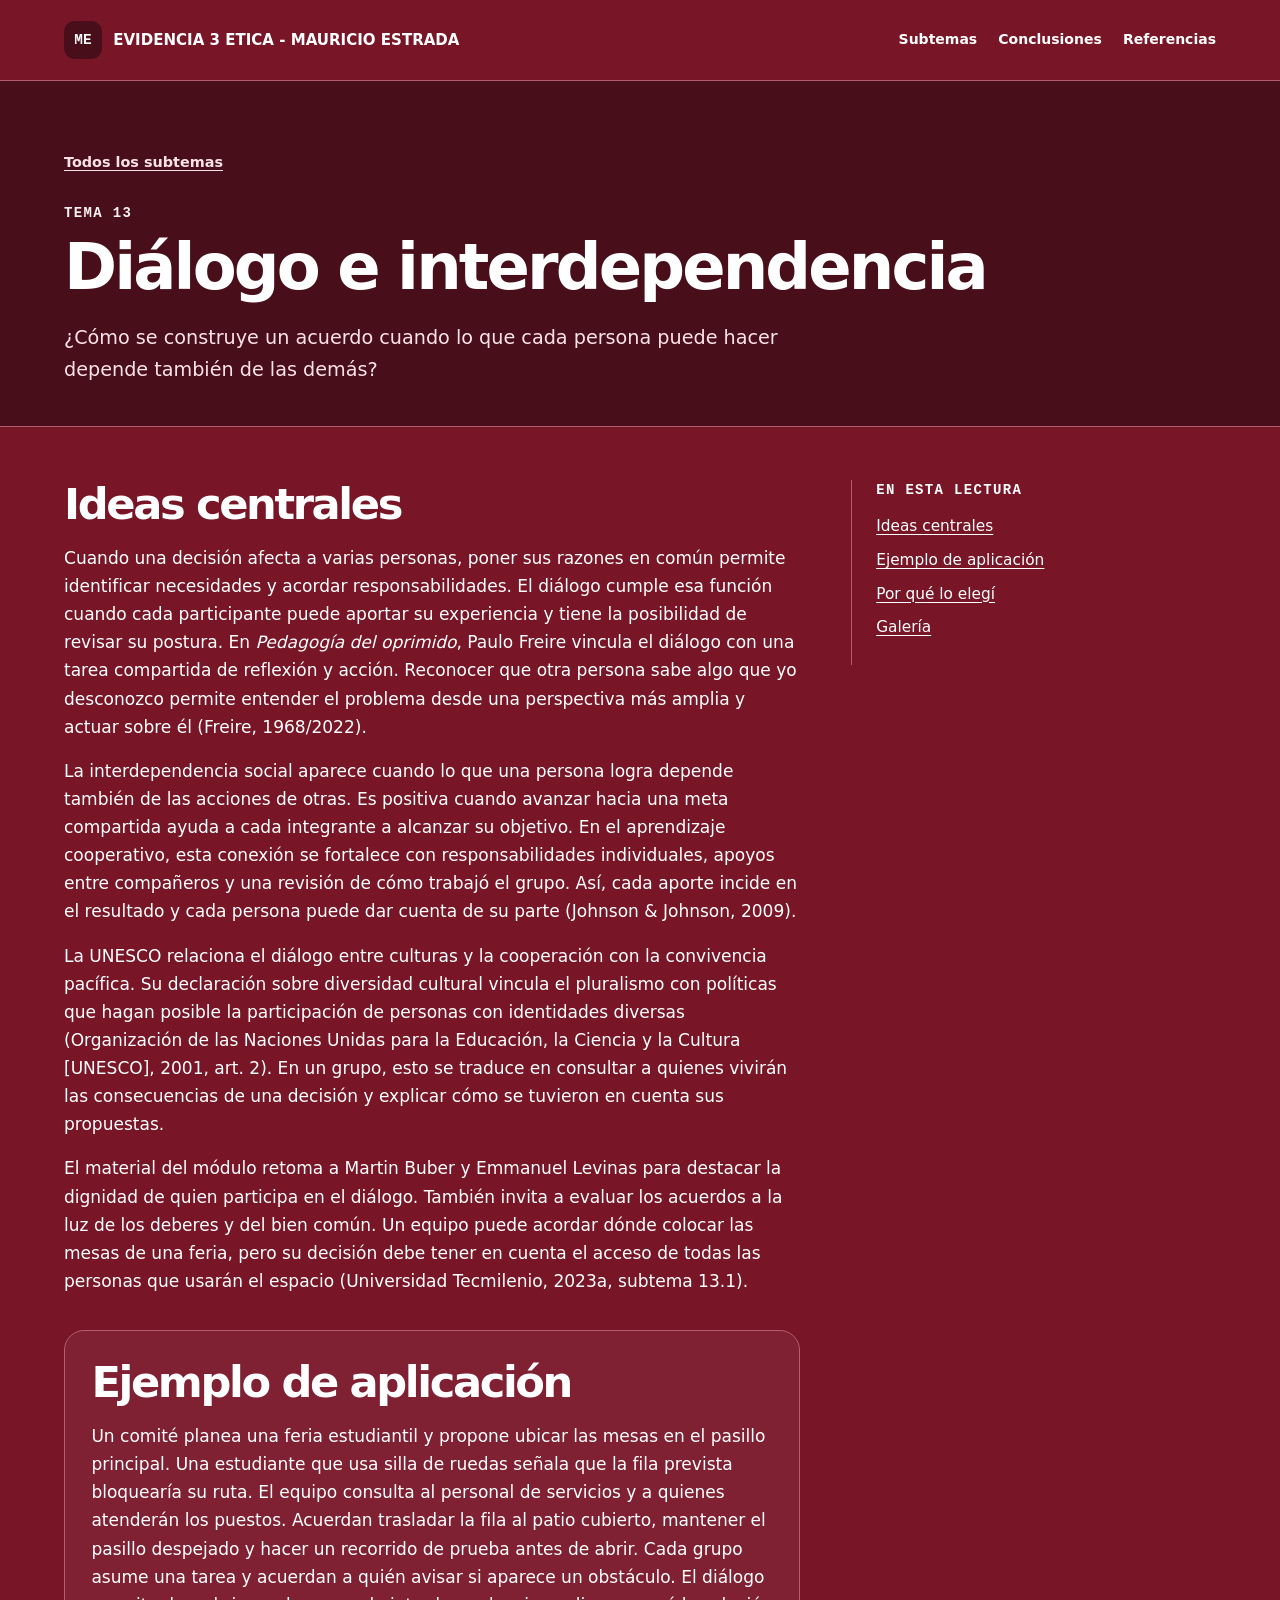
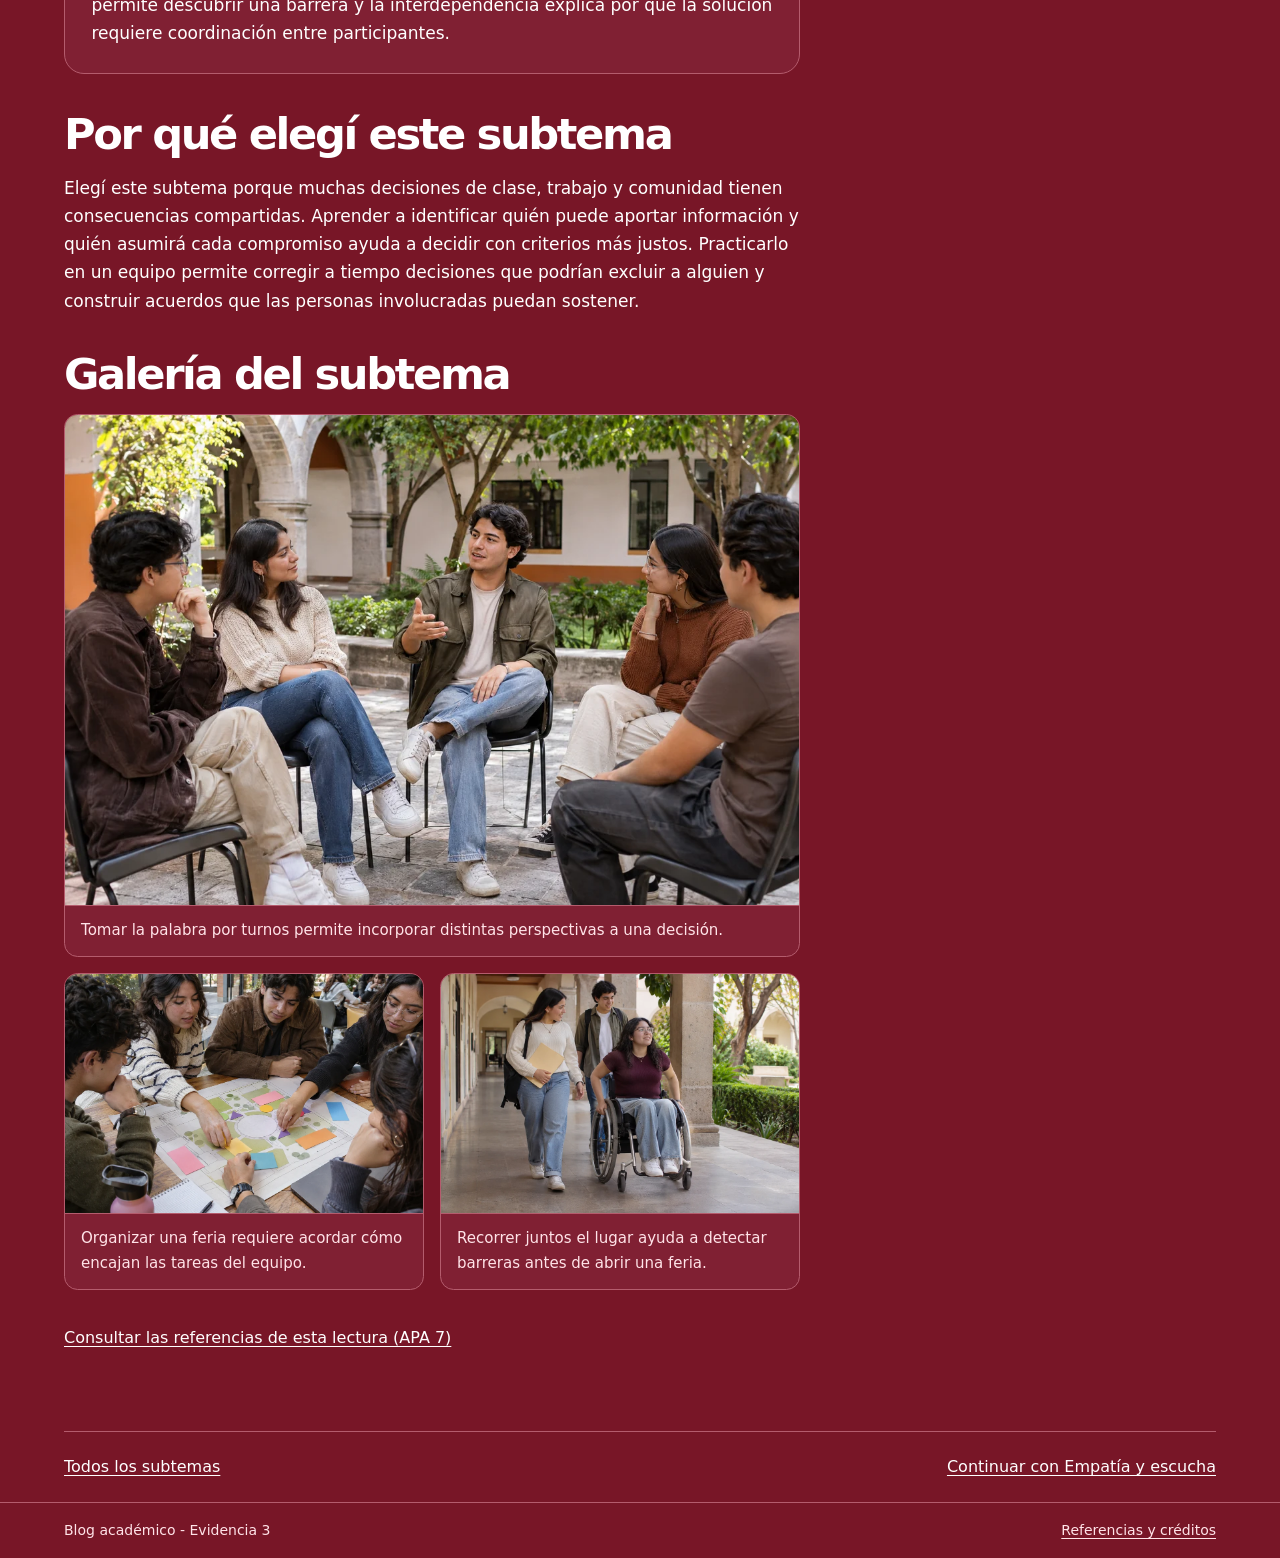
==== dialogo.html @ 0cd8fe6f "first commit" ====
<!doctype html>
<html lang="es-MX">
<head>
  <meta charset="utf-8">
  <meta name="viewport" content="width=device-width, initial-scale=1">
  <meta name="description" content="¿Cómo se construye un acuerdo cuando lo que cada persona puede hacer depende también de las demás?">
  <title>Diálogo e interdependencia | Ética en común</title>
  <meta name="theme-color" content="#781627">
  <link rel="stylesheet" href="estilos.css">
</head>
<body>
  <a class="skip" href="#contenido">Saltar al contenido</a>
  <header class="nav">
    <div class="wrap nav-inner">
      <a class="brand" href="index.html"><span class="brand-mark" aria-hidden="true">ME</span> <span>EVIDENCIA 3 ETICA - MAURICIO ESTRADA</span></a>
      <nav aria-label="Navegación principal">
        <ul class="nav-links">
          <li><a href="index.html#lecturas">Subtemas</a></li>
          <li><a href="conclusiones.html">Conclusiones</a></li>
          <li><a href="referencias.html">Referencias</a></li>
        </ul>
      </nav>
    </div>
  </header>
  <main id="contenido">
    <header class="page-head">
      <div class="wrap">
        <a class="crumb" href="index.html#lecturas">Todos los subtemas</a>
        <p class="eyebrow">Tema 13</p>
        <h1>Diálogo e interdependencia</h1>
        <p class="lede">¿Cómo se construye un acuerdo cuando lo que cada persona puede hacer depende también de las demás?</p>
      </div>
    </header>
    <div class="wrap reading-layout">
      <article>
        <div class="reading-copy">
          <section id="conceptos" aria-labelledby="titulo-conceptos">
            <h2 id="titulo-conceptos">Ideas centrales</h2>
            <p>Cuando una decisión afecta a varias personas, poner sus razones en común permite identificar necesidades y acordar responsabilidades. El diálogo cumple esa función cuando cada participante puede aportar su experiencia y tiene la posibilidad de revisar su postura. En <em>Pedagogía del oprimido</em>, Paulo Freire vincula el diálogo con una tarea compartida de reflexión y acción. Reconocer que otra persona sabe algo que yo desconozco permite entender el problema desde una perspectiva más amplia y actuar sobre él (Freire, 1968/2022).</p>
<p>La interdependencia social aparece cuando lo que una persona logra depende también de las acciones de otras. Es positiva cuando avanzar hacia una meta compartida ayuda a cada integrante a alcanzar su objetivo. En el aprendizaje cooperativo, esta conexión se fortalece con responsabilidades individuales, apoyos entre compañeros y una revisión de cómo trabajó el grupo. Así, cada aporte incide en el resultado y cada persona puede dar cuenta de su parte (Johnson &amp; Johnson, 2009).</p>
<p>La UNESCO relaciona el diálogo entre culturas y la cooperación con la convivencia pacífica. Su declaración sobre diversidad cultural vincula el pluralismo con políticas que hagan posible la participación de personas con identidades diversas (Organización de las Naciones Unidas para la Educación, la Ciencia y la Cultura [UNESCO], 2001, art. 2). En un grupo, esto se traduce en consultar a quienes vivirán las consecuencias de una decisión y explicar cómo se tuvieron en cuenta sus propuestas.</p>
<p>El material del módulo retoma a Martin Buber y Emmanuel Levinas para destacar la dignidad de quien participa en el diálogo. También invita a evaluar los acuerdos a la luz de los deberes y del bien común. Un equipo puede acordar dónde colocar las mesas de una feria, pero su decisión debe tener en cuenta el acceso de todas las personas que usarán el espacio (Universidad Tecmilenio, 2023a, subtema 13.1).</p>
          </section>
          <section class="case" id="ejemplo" aria-labelledby="titulo-ejemplo">
            <h2 id="titulo-ejemplo">Ejemplo de aplicación</h2>
            <p>Un comité planea una feria estudiantil y propone ubicar las mesas en el pasillo principal. Una estudiante que usa silla de ruedas señala que la fila prevista bloquearía su ruta. El equipo consulta al personal de servicios y a quienes atenderán los puestos. Acuerdan trasladar la fila al patio cubierto, mantener el pasillo despejado y hacer un recorrido de prueba antes de abrir. Cada grupo asume una tarea y acuerdan a quién avisar si aparece un obstáculo. El diálogo permite descubrir una barrera y la interdependencia explica por qué la solución requiere coordinación entre participantes.</p>
          </section>
          <section id="justificacion" aria-labelledby="titulo-justificacion">
            <h2 id="titulo-justificacion">Por qué elegí este subtema</h2>
            <p>Elegí este subtema porque muchas decisiones de clase, trabajo y comunidad tienen consecuencias compartidas. Aprender a identificar quién puede aportar información y quién asumirá cada compromiso ayuda a decidir con criterios más justos. Practicarlo en un equipo permite corregir a tiempo decisiones que podrían excluir a alguien y construir acuerdos que las personas involucradas puedan sostener.</p>
          </section>
        </div>
        <section class="photo-section" id="recursos" aria-labelledby="titulo-recursos">
          <h2 id="titulo-recursos">Galería del subtema</h2>
          <div class="photo-gallery">
            <figure>
              <img src="assets/dialogo-1.webp" width="1100" height="733" alt="Cinco estudiantes se sientan en círculo en un patio y miran al compañero que toma la palabra." loading="lazy" decoding="async">
              <figcaption>Tomar la palabra por turnos permite incorporar distintas perspectivas a una decisión.</figcaption>
            </figure>
            <figure>
              <img src="assets/dialogo-2.webp" width="1100" height="733" alt="Un grupo de estudiantes acomoda tarjetas de colores sobre un plano extendido en una mesa." loading="lazy" decoding="async">
              <figcaption>Organizar una feria requiere acordar cómo encajan las tareas del equipo.</figcaption>
            </figure>
            <figure>
              <img src="assets/dialogo-3.webp" width="1100" height="733" alt="Una estudiante en silla de ruedas y dos compañeros avanzan por un pasillo despejado con columnas." loading="lazy" decoding="async">
              <figcaption>Recorrer juntos el lugar ayuda a detectar barreras antes de abrir una feria.</figcaption>
            </figure>
          </div>
        </section>
        <p class="citations-note"><a href="referencias.html#dialogo">Consultar las referencias de esta lectura (APA 7)</a></p>
      </article>
      <nav class="on-page" aria-label="Secciones de la lectura">
        <p class="eyebrow">En esta lectura</p>
        <ul>
          <li><a href="#conceptos">Ideas centrales</a></li>
          <li><a href="#ejemplo">Ejemplo de aplicación</a></li>
          <li><a href="#justificacion">Por qué lo elegí</a></li>
          <li><a href="#recursos">Galería</a></li>
        </ul>
      </nav>
    </div>
    <nav class="wrap prev-next" aria-label="Continuar leyendo">
      <a href="index.html#lecturas">Todos los subtemas</a>
      <a href="empatia.html">Continuar con Empatía y escucha</a>
    </nav>
  </main>
   <footer class="footer">
    <div class="wrap footer-inner">
      <p>Blog académico - Evidencia 3</p>
      <a href="referencias.html">Referencias y créditos</a>
    </div>
  </footer>
</body>
</html>
---- estilos.css ----
:root {
  color-scheme: dark;
  --paper: #781627;
  --surface: #802033;
  --ink: #fff;
  --muted: #ffe3e8;
  --accent: #fff2f5;
  --line: #b45c6d;
  --soft: #952e43;
  --dark: #480e1a;
  --action: #a5263d;
  --wrap: 72rem;
  --sans: system-ui, -apple-system, BlinkMacSystemFont, "Segoe UI", sans-serif;
  --mono: ui-monospace, "Cascadia Code", "Consolas", monospace;
  --radius: 1.25rem;
}

*, *::before, *::after { box-sizing: border-box; }
html { scroll-behavior: smooth; }
body { margin: 0; background: var(--paper); color: var(--ink); font: 1rem/1.65 var(--sans); }
img { display: block; width: 100%; height: auto; }
a { color: inherit; text-underline-offset: .18em; }
a:hover { text-decoration-thickness: 2px; }
:focus-visible { outline: 3px solid #ffd2db; outline-offset: 4px; }
[id] { scroll-margin-top: 1.5rem; }
h1, h2, h3, p, figure { margin: 0; }
h1, h2, h3 { line-height: 1.12; overflow-wrap: anywhere; }
h1 { font-weight: 790; letter-spacing: -.045em; text-wrap: balance; }
h2 { font-weight: 780; letter-spacing: -.055em; }
h3 { font-weight: 750; letter-spacing: -.03em; }
.wrap { width: min(var(--wrap), calc(100% - 4rem)); margin-inline: auto; }
.skip { position: fixed; top: 1rem; left: 1rem; z-index: 5; padding: .7rem 1rem; border-radius: .5rem; background: var(--dark); transform: translateY(-200%); }
.skip:focus { transform: translateY(0); }
.nav { border-bottom: 1px solid var(--line); }
.nav-inner, .footer-inner { display: flex; align-items: center; justify-content: space-between; gap: .6rem 1.5rem; }
.nav-inner { min-height: 5rem; }
.brand { display: inline-flex; min-width: 0; align-items: center; gap: .7rem; min-height: 2.75rem; font-size: .94rem; font-weight: 750; text-decoration: none; }
.brand span:last-child { overflow-wrap: anywhere; }
.brand-mark { display: grid; width: 2.375rem; aspect-ratio: 1; flex: none; place-items: center; border-radius: .65rem; background: var(--dark); font: 700 .9rem var(--mono); }
.nav-links { display: flex; flex-wrap: wrap; align-items: center; gap: .2rem clamp(.7rem, 1.65vw, 1.5rem); margin: 0; padding: 0; list-style: none; }
.nav-links a { display: inline-flex; align-items: center; min-height: 2.75rem; font-size: .875rem; font-weight: 650; text-decoration: none; }
.nav-links a:hover, .nav-links a[aria-current], .footer a:hover { text-decoration: underline; text-decoration-color: var(--accent); text-decoration-thickness: 2px; }
.eyebrow { font: 650 .875rem/1.5 var(--mono); letter-spacing: .095em; text-transform: uppercase; }
.hero { padding-block: clamp(2.5rem, 5vw, 3.75rem); background: var(--dark); }
.hero-inner { display: grid; justify-items: center; text-align: center; }
.hero-copy { width: min(100%, 52rem); }
.hero .eyebrow { margin-top: 1.35rem; color: var(--accent); }
.hero h1 { margin: .4rem 0 .9rem; font-size: clamp(2.25rem, 6vw, 3.5rem); }
.hero .lede { margin-inline: auto; padding-top: 1.1rem; border-top: 1px solid #ffffff40; color: var(--muted); text-wrap: balance; }
.hero-figure { width: clamp(9.5rem, 16vw, 12rem); overflow: hidden; aspect-ratio: 4 / 5; border: 3px solid #fff1f5; border-radius: .85rem; background: var(--surface); box-shadow: 0 .75rem 2.5rem #0006; }
.hero-figure img { height: 100%; object-fit: cover; object-position: center 56%; }
.button { display: inline-flex; align-items: center; justify-content: center; max-width: 100%; min-height: 2.875rem; padding: .65rem 1rem; border: 1px solid transparent; border-radius: .625rem; color: var(--ink); background: var(--action); font-size: .94rem; font-weight: 710; text-align: center; text-decoration: none; }
.button:hover { background: #b73149; }
.button.outline { border-color: var(--line); background: var(--surface); }
.button.outline:hover { background: var(--soft); }
.hero .button { margin-top: 1.35rem; }
.topics { padding-block: clamp(3.25rem, 7vw, 5.5rem); border-block: 1px solid var(--line); background: #601222; }
.topics-header { display: flex; align-items: end; justify-content: space-between; gap: 1rem 2rem; margin-bottom: 2rem; }
.topics-header h2, .reflection-teaser h2 { font-size: clamp(2rem, 4vw, 3.35rem); }
.topics-header p { max-width: 24rem; color: var(--muted); }
.topic-grid { display: flex; flex-wrap: wrap; justify-content: center; gap: clamp(1rem, 2.5vw, 2rem); }
.topic-card { flex: 0 1 calc((100% - clamp(1rem, 2.5vw, 2rem)) / 2); min-width: 0; display: flex; position: relative; border: 2px solid var(--line); padding: .75rem; background: var(--surface); }
.topic-copy { display: flex; width: 100%; flex-direction: column; gap: .65rem; padding: clamp(1.1rem, 3vw, 1.5rem); border: 1px solid var(--line); }
.topic-card .eyebrow { color: var(--accent); }
.topic-image { aspect-ratio: 16 / 9; border: 1px solid var(--line); background: var(--dark); object-fit: cover; }
.topic-card h3 { font-size: clamp(1.7rem, 2.6vw, 2.3rem); letter-spacing: -.045em; }
.topic-card p { color: var(--muted); }
.topic-card .button { width: min(100%, 20rem); align-self: center; margin-top: auto; border-color: #fff; color: var(--action); background: #fff; }
.topic-card p:last-of-type { margin-bottom: .45rem; }
.topic-card .button::after { position: absolute; inset: 0; content: ''; }
.topic-card:is(:hover, :focus-within) .button { border-color: var(--accent); color: var(--paper); background: var(--accent); }
.reflection-teaser { padding-block: clamp(2.75rem, 6vw, 4.65rem); }
.teaser-grid { display: grid; align-items: center; grid-template-columns: 1fr 1fr; gap: 1rem 3rem; padding: clamp(1.45rem, 5vw, 3.1rem); border-radius: var(--radius); background: radial-gradient(ellipse at right top, #7d2336, var(--dark) 67%); }
.teaser-grid p { max-width: 31rem; margin-bottom: 1rem; color: var(--muted); }
.footer { border-top: 1px solid var(--line); }
.footer-inner { padding-block: 1rem; flex-wrap: wrap; color: var(--muted); }
.footer-inner p, .footer-inner > a:last-child { font-size: .875rem; }

.page-head { padding-block: clamp(2rem, 5vw, 3.75rem) 2.5rem; border-bottom: 1px solid var(--line); background: var(--dark); }
.page-head .eyebrow { color: var(--accent); }
.crumb { display: inline-flex; min-height: 2.75rem; align-items: center; color: var(--muted); font-weight: 650; font-size: .9rem; margin-bottom: 1.1rem; }
.page-head h1 { max-width: 58rem; margin: .55rem 0 1.15rem; font-size: clamp(2.25rem, 5vw, 4rem); text-align: left; text-wrap: wrap; }
.page-head .lede { max-width: 46rem; color: var(--muted); font-size: clamp(1rem, 2vw, 1.2rem); }
.reading-layout { display: grid; grid-template-columns: minmax(0, 46rem) minmax(12rem, 1fr); gap: 3.2rem; align-items: start; padding-block: 3.3rem 5rem; }
.reading-layout > :first-child, .references { min-width: 0; }
.reading-copy { font-size: 1.065rem; }
.reading-copy p + p { margin-top: 1rem; }
.reading-copy h2, .photo-section h2, .references h2 { margin: 0 0 1rem; font-size: clamp(1.8rem, 4vw, 2.7rem); }
.reading-copy section + section, .photo-section, .citations-note { margin-top: 2.2rem; }
.photo-gallery { display: grid; grid-template-columns: repeat(2, minmax(0, 1fr)); gap: 1rem; align-items: start; }
.photo-gallery figure:first-child { grid-column: 1 / -1; }
.photo-gallery figure { overflow: hidden; border: 1px solid var(--line); border-radius: .85rem; background: var(--surface); }
.photo-gallery img { aspect-ratio: 3 / 2; object-fit: cover; }
.photo-gallery figcaption { padding: .8rem 1rem; border-top: 1px solid var(--line); color: var(--muted); font-size: .94rem; }
.on-page { border-left: 1px solid var(--line); padding-left: 1.5rem; position: sticky; top: 1.5rem; }
.on-page ul { margin: .8rem 0 1.5rem; padding: 0; list-style: none; }
.on-page li + li { margin-top: .45rem; }
.on-page a { font-size: .96rem; }
.case { background: var(--surface); border: 1px solid var(--line); border-radius: var(--radius); padding: clamp(1.15rem, 3vw, 1.65rem); }
.prev-next { display: flex; justify-content: space-between; flex-wrap: wrap; gap: .8rem 1.5rem; padding-block: 1.35rem; border-top: 1px solid var(--line); }
.references, .reflection { padding-block: 3.2rem 4.8rem; }
.references section { max-width: 52rem; padding-block: 1.25rem 1.65rem; border-bottom: 1px solid var(--line); }
.references ul { list-style: none; margin: 0; padding: 0; }
.references li { padding-left: 1.4rem; text-indent: -1.4rem; overflow-wrap: anywhere; }
.references li + li { margin-top: .9rem; }
.reflection .reading-copy { max-width: 45rem; }

@media (max-width: 57rem) {
  .reading-layout { gap: 2rem; }
}
@media (max-width: 48rem) {
  .wrap { width: calc(100% - 2.5rem); }
  .nav-inner { align-items: flex-start; flex-direction: column; gap: .25rem; padding-block: .75rem .35rem; }
  .nav-links { gap: .25rem 1.05rem; }
  .teaser-grid, .reading-layout { grid-template-columns: minmax(0, 1fr); }
  .topics-header { display: block; }
  .topics-header p { margin-top: .75rem; }
  .topic-card { flex-basis: 100%; }
  .page-head h1 { font-size: clamp(2rem, 7.5vw, 3.5rem); }
  .on-page { position: static; grid-row: 1; border-left: 0; border-bottom: 1px solid var(--line); padding: 0 0 .8rem; }
  .on-page ul { display: flex; flex-wrap: wrap; gap: .35rem 1rem; margin-bottom: .35rem; }
  .on-page li + li { margin-top: 0; }
  .reading-layout { padding-block: 1.8rem 3rem; }
}
@media (max-width: 35rem) {
  .wrap { width: calc(100% - 2rem); }
  .brand { gap: .5rem; font-size: .875rem; }
  .hero { padding-block: 2rem 2.5rem; }
  .photo-gallery { grid-template-columns: minmax(0, 1fr); }
}
@media (prefers-reduced-motion: reduce) { html { scroll-behavior: auto; } }
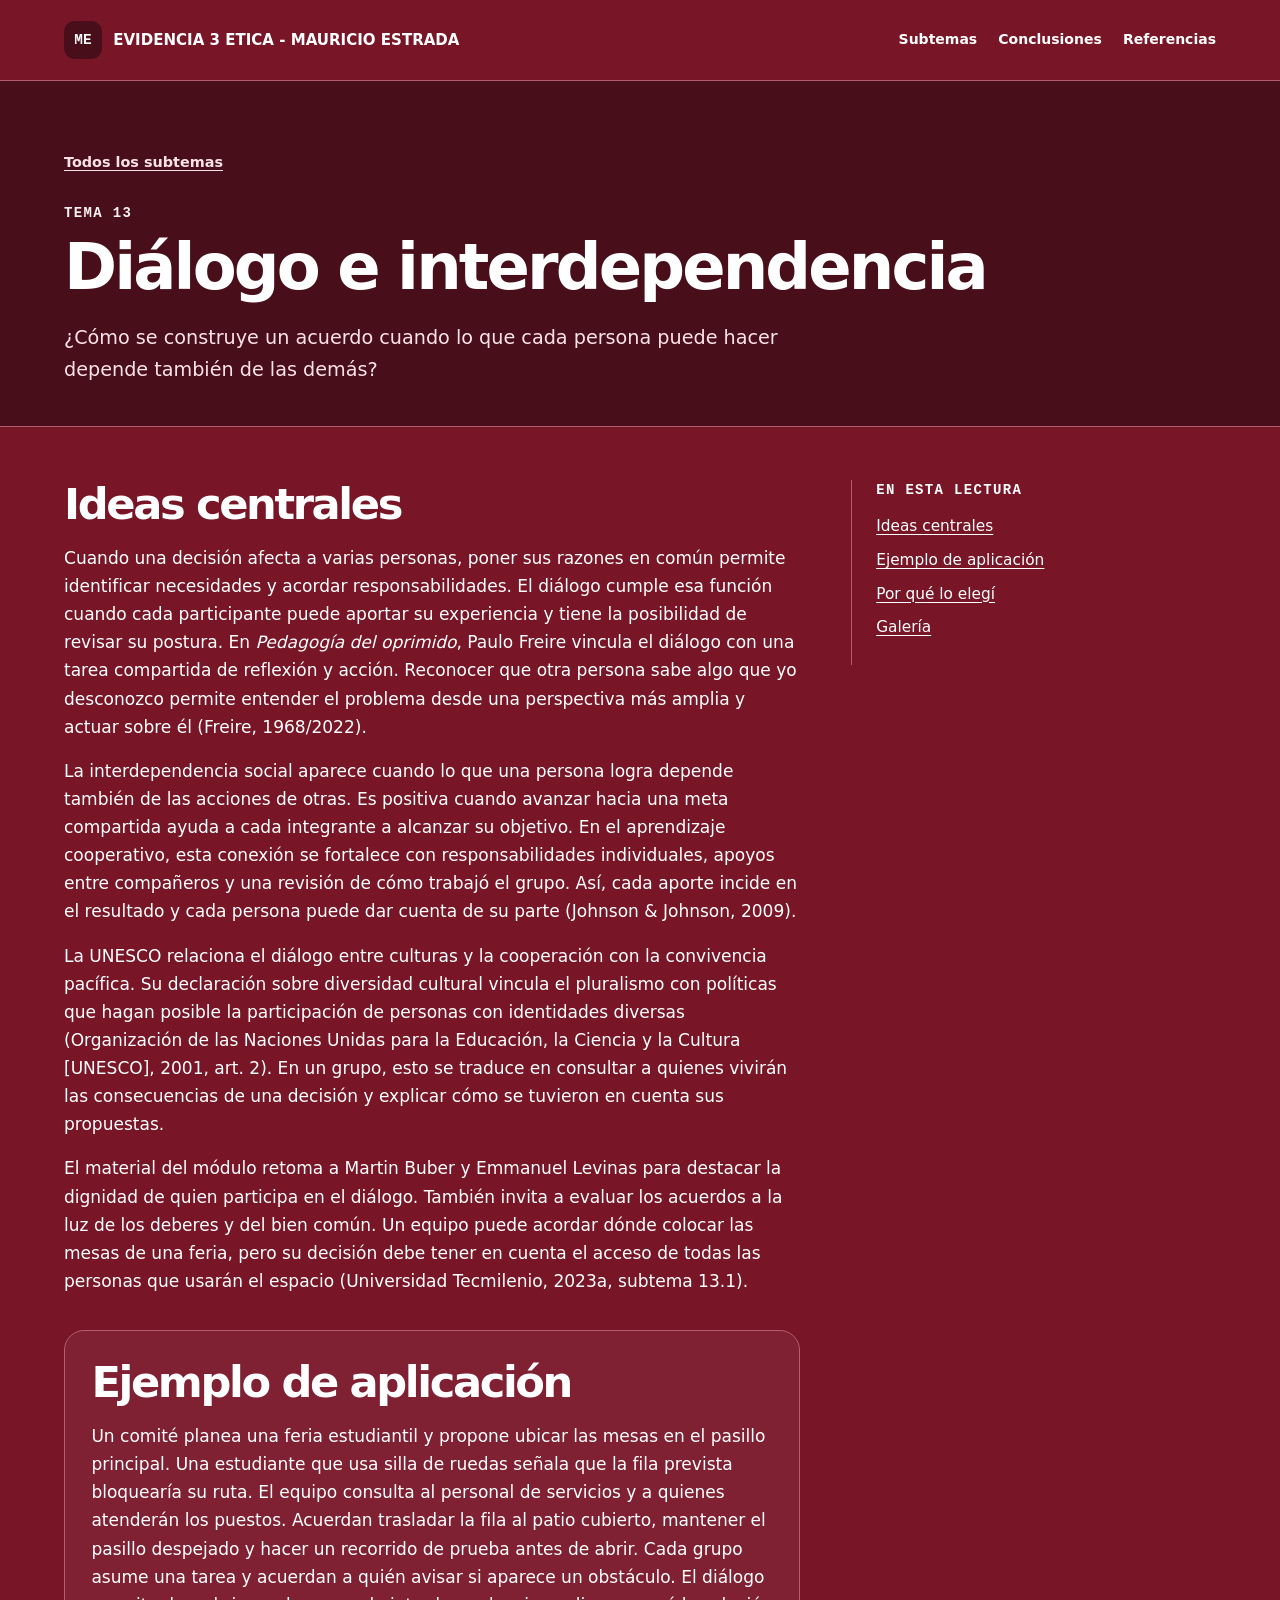
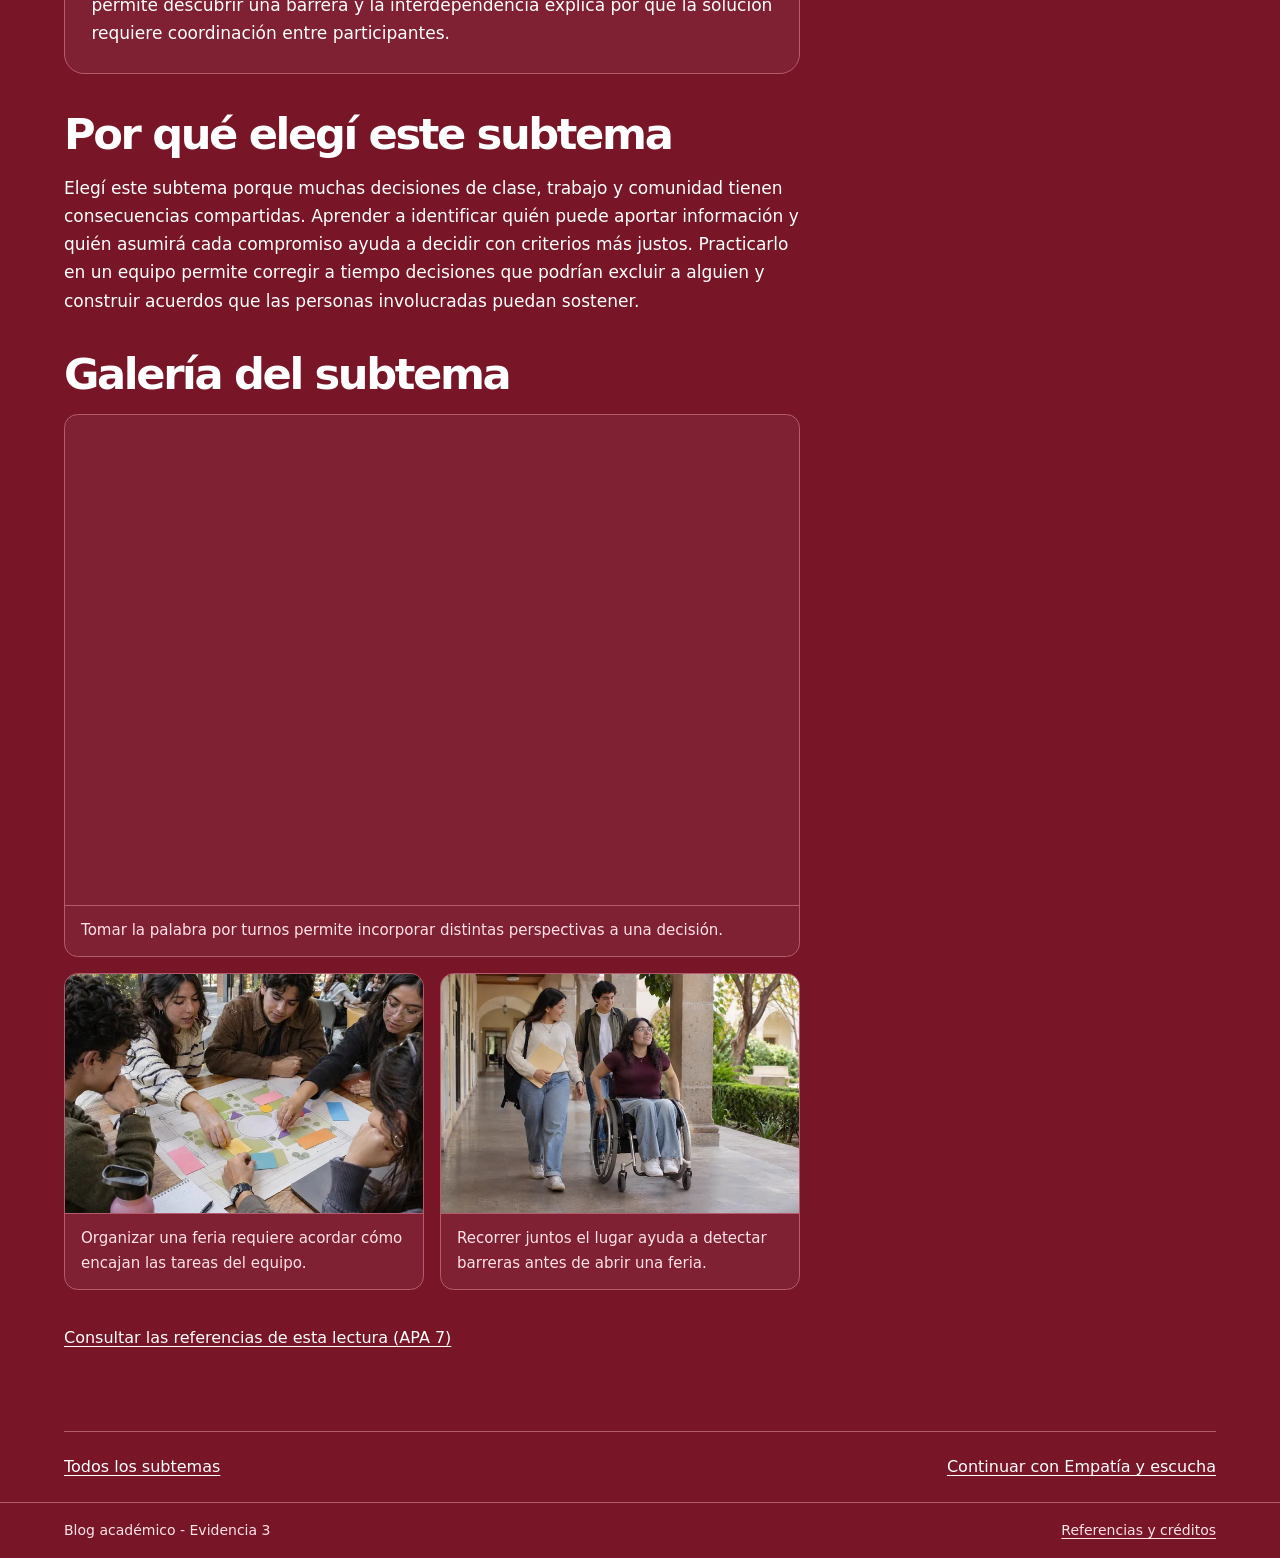
==== commit cdbfceee: "fotos webp" ====
--- a/dialogo.html
+++ b/dialogo.html
@@ -54,15 +54,15 @@
           <h2 id="titulo-recursos">Galería del subtema</h2>
           <div class="photo-gallery">
             <figure>
-              <img src="assets/dialogo-1.webp" width="1100" height="733" alt="Cinco estudiantes se sientan en círculo en un patio y miran al compañero que toma la palabra." loading="lazy" decoding="async">
+              <img src="assets/dialogo-1.webp" srcset="assets/dialogo-1-512.webp 512w, assets/dialogo-1-768.webp 768w, assets/dialogo-1.webp 1100w" sizes="auto, (max-width: 48rem) 90vw, 46rem" width="1100" height="733" alt="Cinco estudiantes se sientan en círculo en un patio y miran al compañero que toma la palabra." loading="lazy" decoding="async">
               <figcaption>Tomar la palabra por turnos permite incorporar distintas perspectivas a una decisión.</figcaption>
             </figure>
             <figure>
-              <img src="assets/dialogo-2.webp" width="1100" height="733" alt="Un grupo de estudiantes acomoda tarjetas de colores sobre un plano extendido en una mesa." loading="lazy" decoding="async">
+              <img src="assets/dialogo-2.webp" srcset="assets/dialogo-2-640.webp 640w, assets/dialogo-2.webp 1100w" sizes="auto, (max-width: 35rem) 90vw, 22.5rem" width="1100" height="733" alt="Un grupo de estudiantes acomoda tarjetas de colores sobre un plano extendido en una mesa." loading="lazy" decoding="async">
               <figcaption>Organizar una feria requiere acordar cómo encajan las tareas del equipo.</figcaption>
             </figure>
             <figure>
-              <img src="assets/dialogo-3.webp" width="1100" height="733" alt="Una estudiante en silla de ruedas y dos compañeros avanzan por un pasillo despejado con columnas." loading="lazy" decoding="async">
+              <img src="assets/dialogo-3.webp" srcset="assets/dialogo-3-640.webp 640w, assets/dialogo-3.webp 1100w" sizes="auto, (max-width: 35rem) 90vw, 22.5rem" width="1100" height="733" alt="Una estudiante en silla de ruedas y dos compañeros avanzan por un pasillo despejado con columnas." loading="lazy" decoding="async">
               <figcaption>Recorrer juntos el lugar ayuda a detectar barreras antes de abrir una feria.</figcaption>
             </figure>
           </div>
